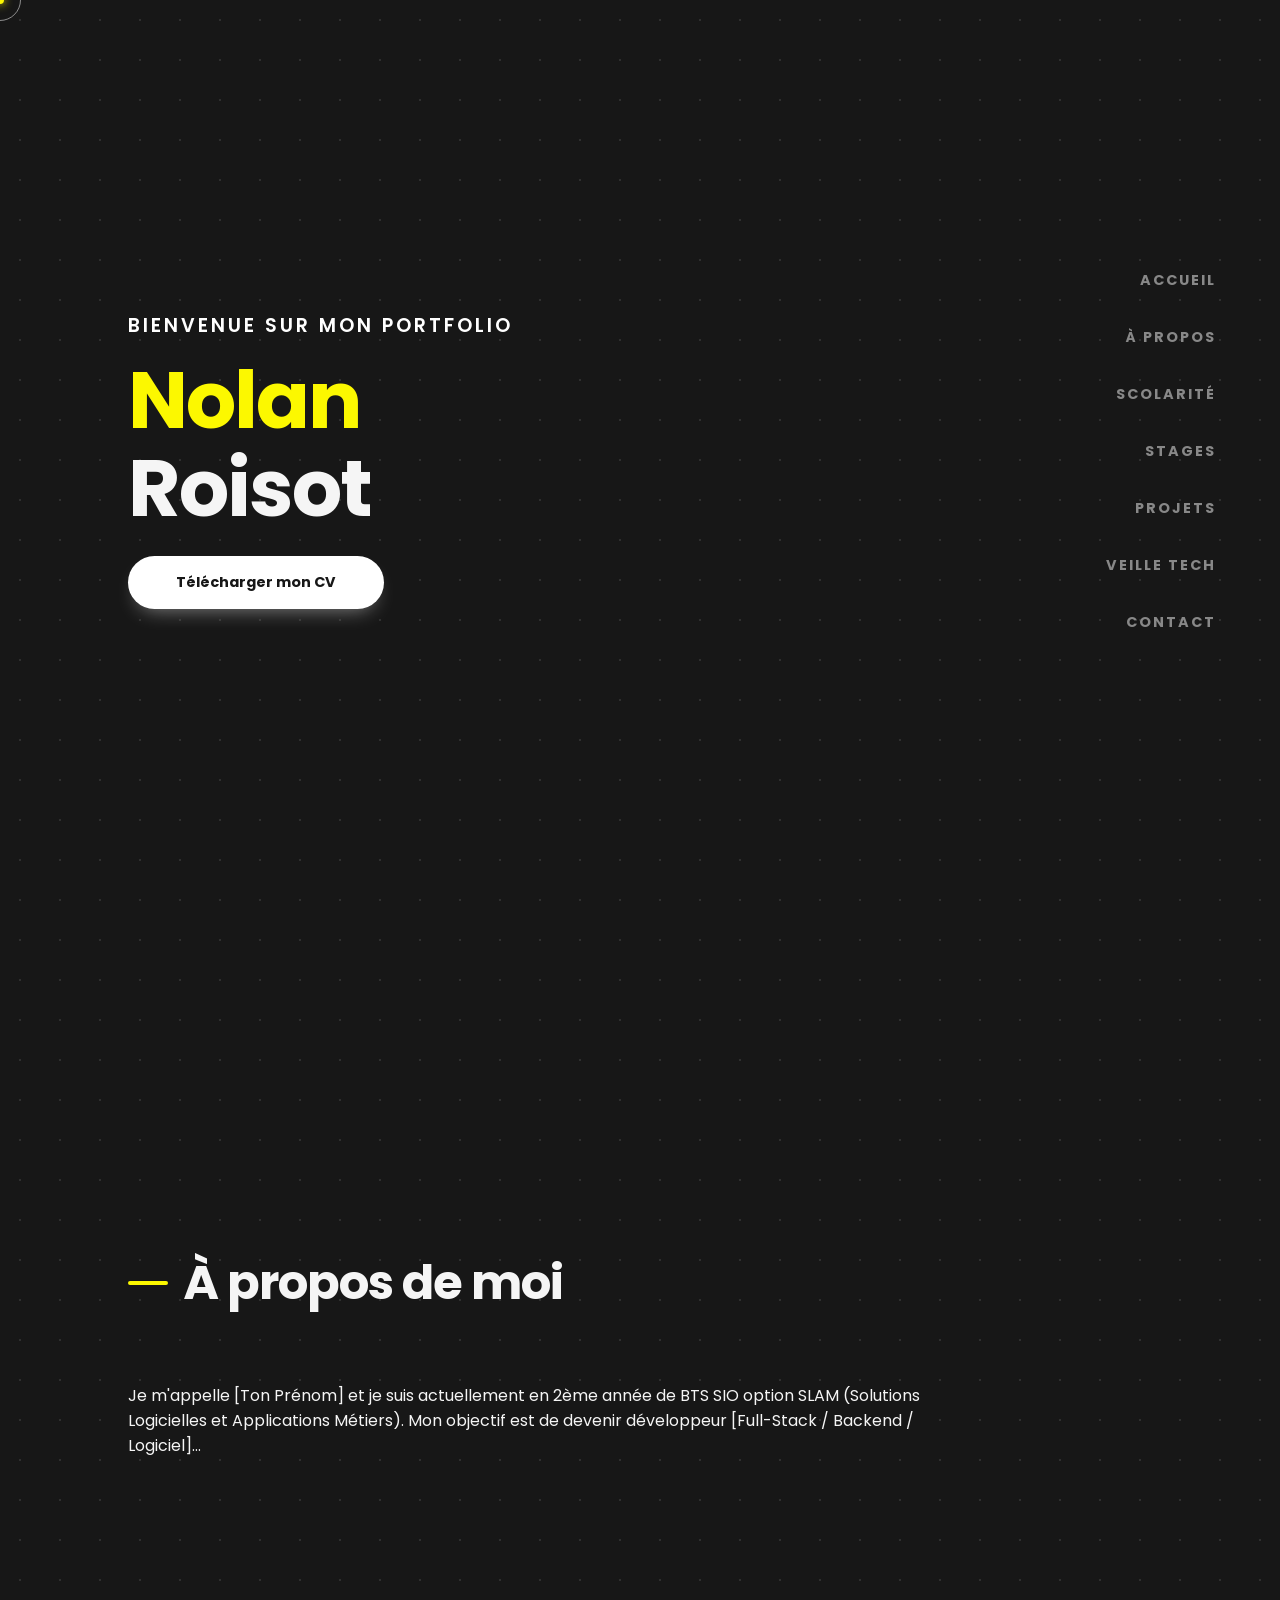
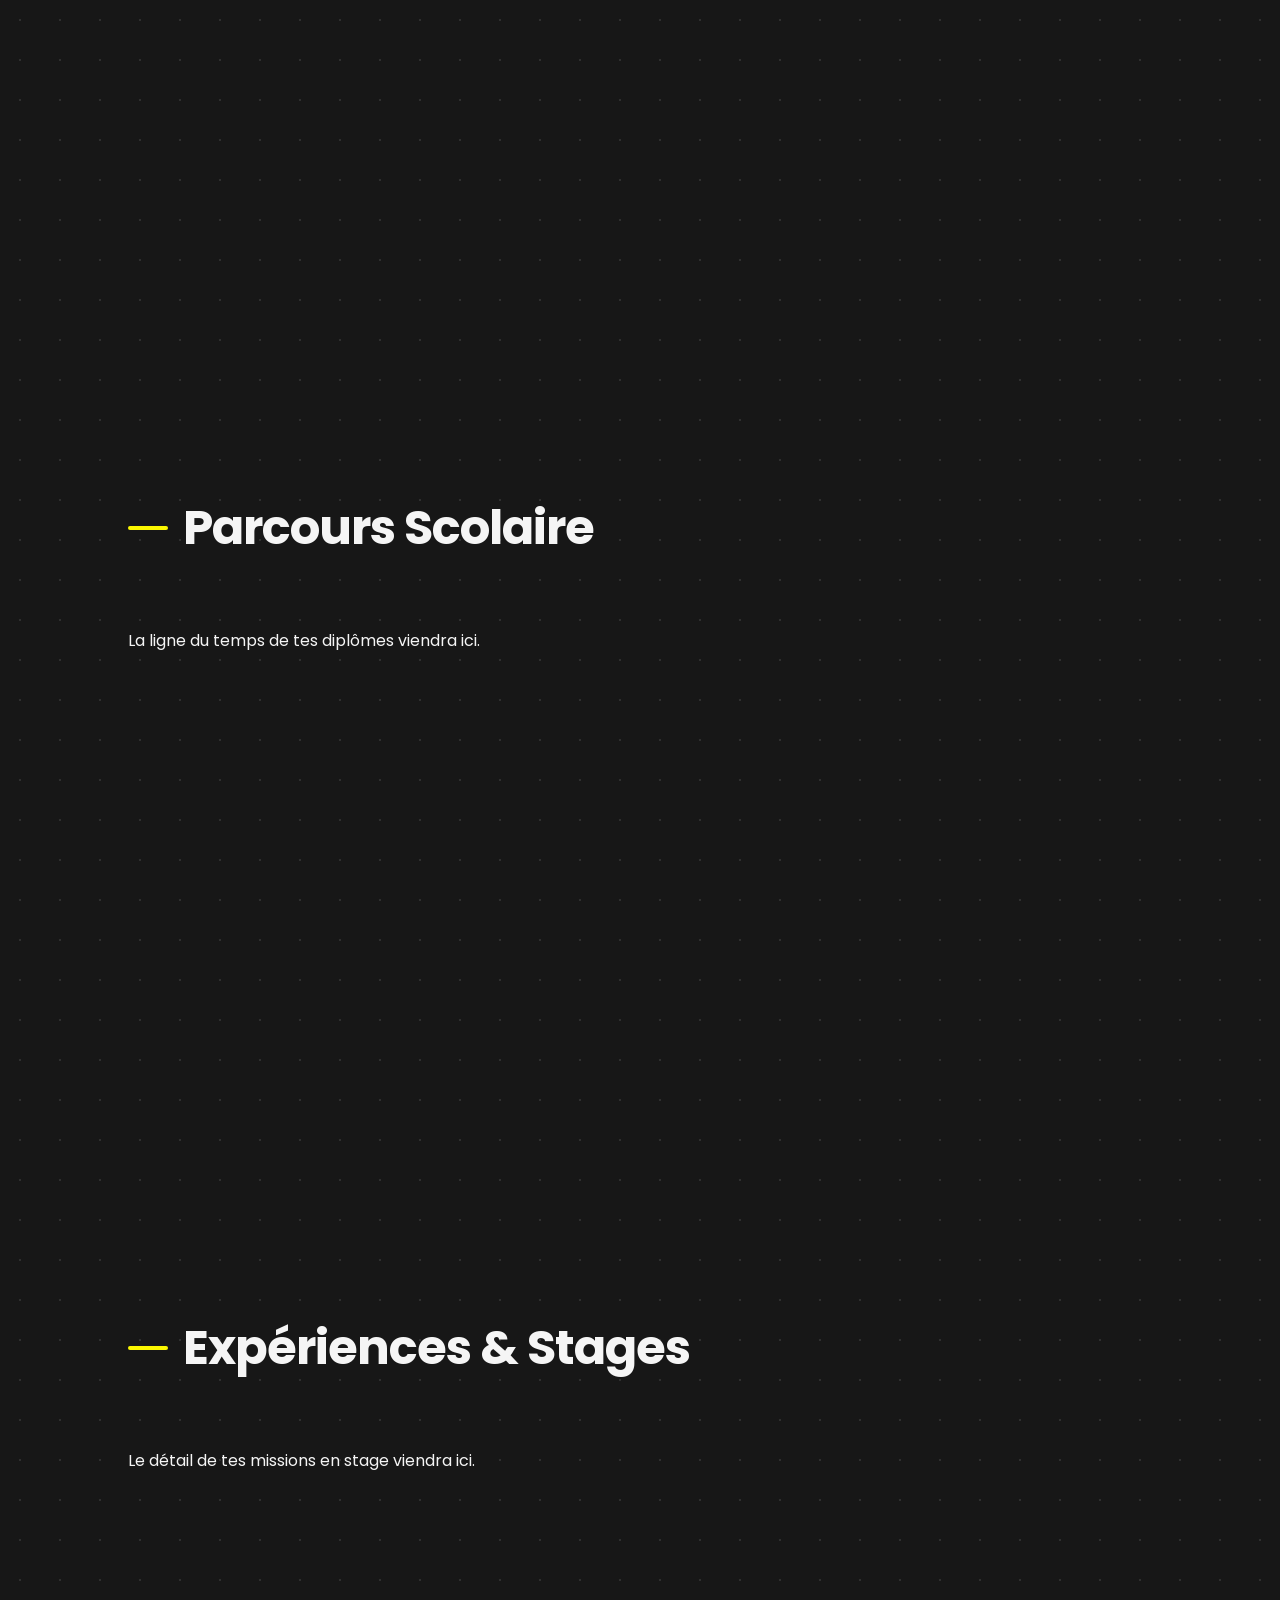
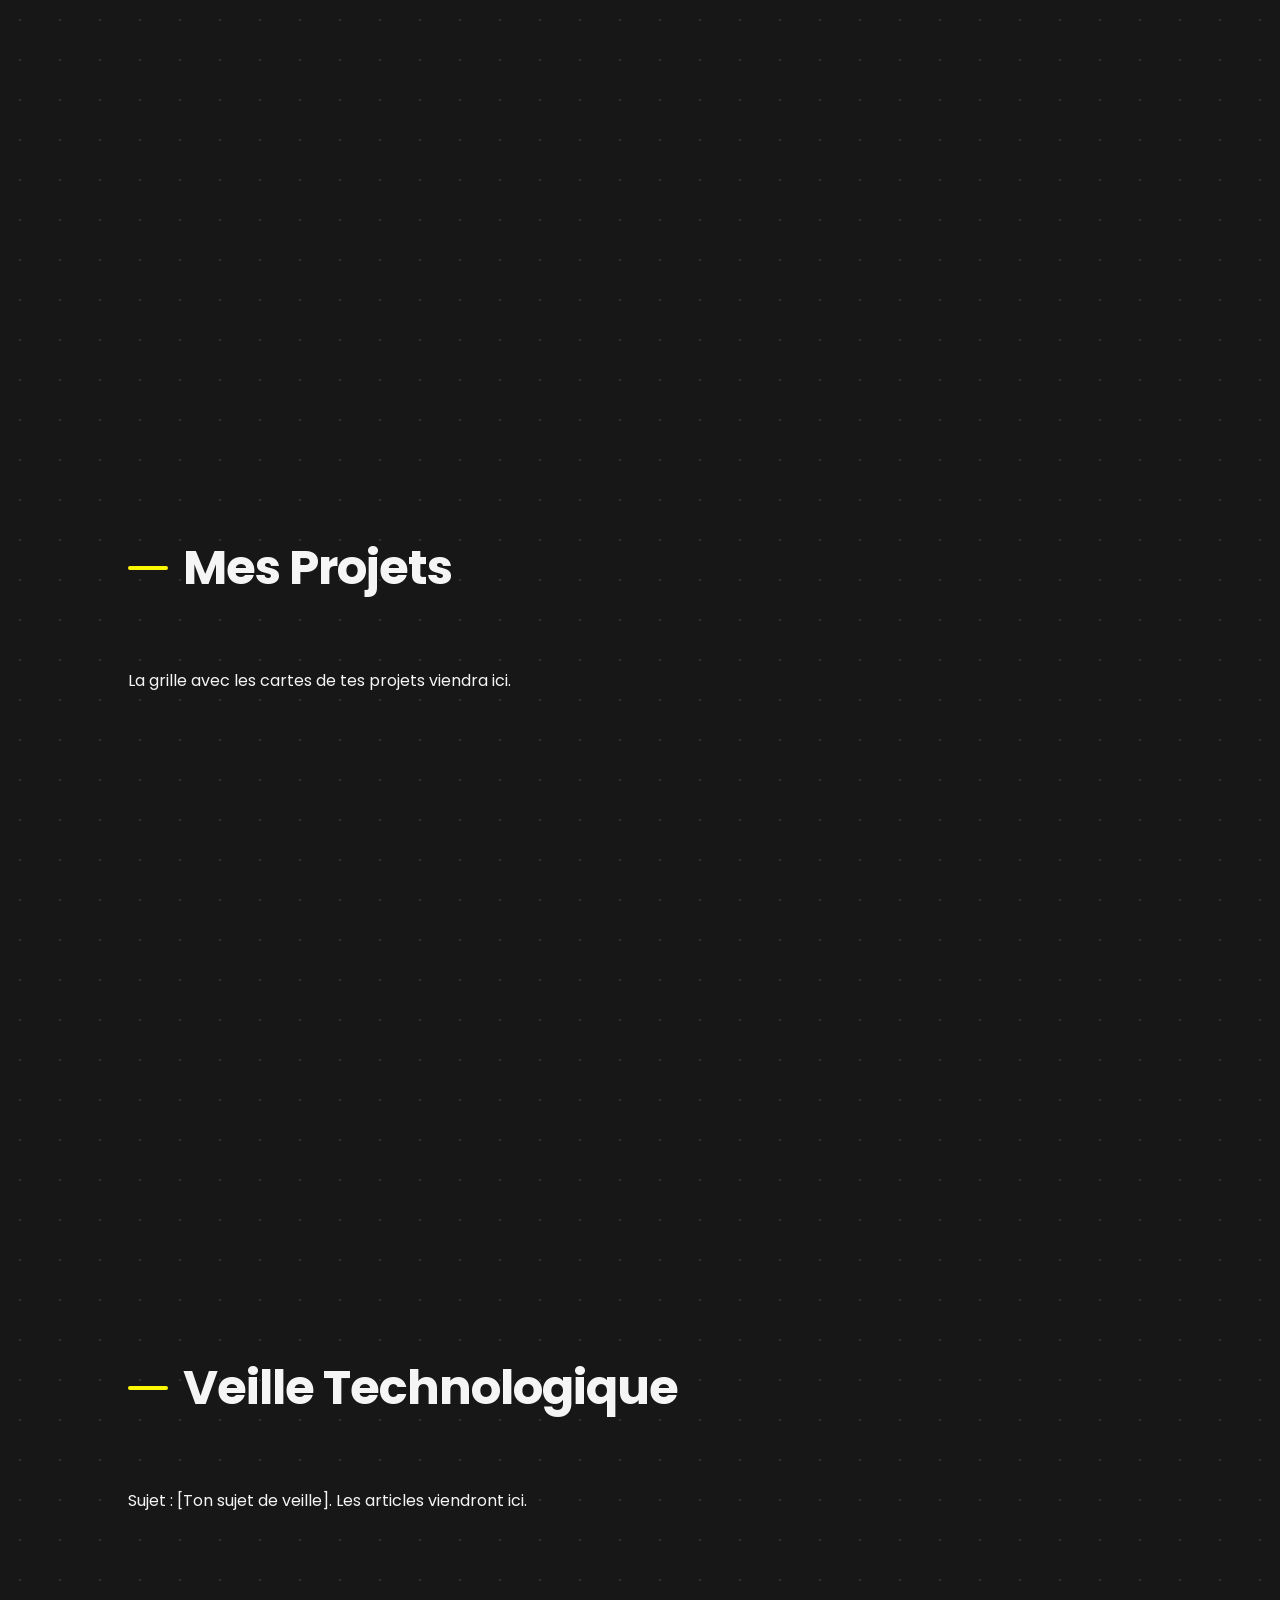
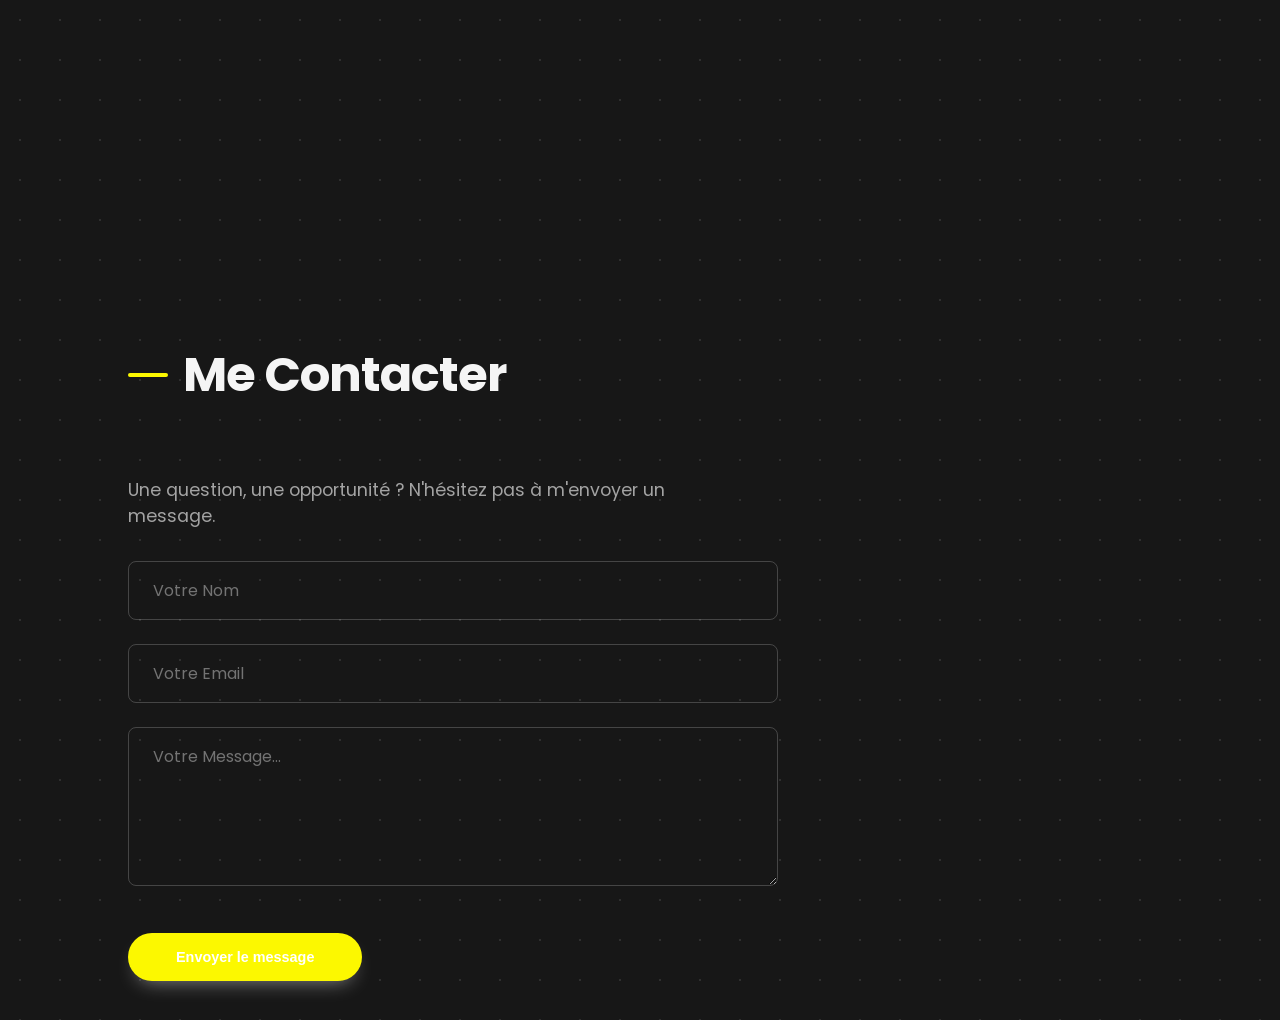
==== index.html @ fa3a60c5 "Add files via upload" ====
<!DOCTYPE html>
<html lang="fr">
<head>
    <meta charset="UTF-8">
    <meta name="viewport" content="width=device-width, initial-scale=1.0">
    <title>Portfolio - BTS SIO SLAM</title>
    <link href="https://fonts.googleapis.com/css2?family=Poppins:wght@300;400;700&display=swap" rel="stylesheet">
    <link rel="stylesheet" href="style.css">
</head>
<body>

    <div class="cursor-dot"></div>
    <div class="cursor-circle"></div>

    <nav class="nav-droite">
        <ul>
            <li><a href="#accueil">Accueil</a></li>
            <li><a href="#a-propos">À propos</a></li>
            <li><a href="#parcours">Scolarité</a></li>
            <li><a href="#stages">Stages</a></li>
            <li><a href="#projets">Projets</a></li>
            <li><a href="#veille">Veille Tech</a></li>
            <li><a href="#contact">Contact</a></li>
        </ul>
    </nav>

    <main>
        <section id="accueil" class="section-full">
            <p class="welcome-text">Bienvenue sur mon portfolio</p>
            <h1><span class="prenom">Nolan</span><br>Roisot</h1>
            <a href="cv.pdf" target="_blank" class="btn-pilule">Télécharger mon CV</a>
        </section>

        <section id="a-propos" class="section-content">
            <h2 class="section-title">À propos de moi</h2>
            <div class="content-box">
                <p>Je m'appelle [Ton Prénom] et je suis actuellement en 2ème année de BTS SIO option SLAM (Solutions Logicielles et Applications Métiers). Mon objectif est de devenir développeur [Full-Stack / Backend / Logiciel]...</p>
                </div>
        </section>

        <section id="parcours" class="section-content">
            <h2 class="section-title">Parcours Scolaire</h2>
            <div class="content-box">
                <p>La ligne du temps de tes diplômes viendra ici.</p>
            </div>
        </section>

        <section id="stages" class="section-content">
            <h2 class="section-title">Expériences & Stages</h2>
            <div class="content-box">
                <p>Le détail de tes missions en stage viendra ici.</p>
            </div>
        </section>

        <section id="projets" class="section-content">
            <h2 class="section-title">Mes Projets</h2>
            <div class="content-box">
                <p>La grille avec les cartes de tes projets viendra ici.</p>
            </div>
        </section>

        <section id="veille" class="section-content">
            <h2 class="section-title">Veille Technologique</h2>
            <div class="content-box">
                <p>Sujet : [Ton sujet de veille]. Les articles viendront ici.</p>
            </div>
        </section>

        <section id="contact" class="section-content">
            <h2 class="section-title">Me Contacter</h2>
            <div class="contact-container">
                <p class="contact-desc">Une question, une opportunité ? N'hésitez pas à m'envoyer un message.</p>
                
                <form action="#" method="POST" class="contact-form">
                    <div class="input-group">
                        <input type="text" id="nom" name="nom" placeholder="Votre Nom" required>
                    </div>
                    <div class="input-group">
                        <input type="email" id="email" name="email" placeholder="Votre Email" required>
                    </div>
                    <div class="input-group">
                        <textarea id="message" name="message" rows="5" placeholder="Votre Message..." required></textarea>
                    </div>
                    <button type="submit" class="btn-pilule btn-submit">Envoyer le message</button>
                </form>
            </div>
        </section>
    </main>

    <script src="script.js"></script>
</body>
</html>
---- style.css ----
/* --- BASE --- */
/* Définition de ta couleur principale (ici un Bleu Électrique) */
:root {
    --accent-color: #fcf800; /* Change ce code couleur selon tes goûts ! */
}
html {
    scroll-behavior: smooth; 
    cursor: none; /* ON CACHE LA VRAIE SOURIS */
}

body {
    margin: 0;
    /* Couleur de fond gris sombre */
    background-color: #171717; 
    
    /* La fameuse grille de points blancs très transparents (10% d'opacité) */
    background-image: radial-gradient(rgba(255, 255, 255, 0.1) 1px, transparent 1px);
    background-size: 40px 40px; /* L'espacement entre chaque point */
    
    color: #f5f5f5;
    font-family: 'Poppins', sans-serif;
    overflow-x: hidden;
    cursor: none;
}

/* --- LE NOUVEAU CURSEUR JOLI --- */
/* Le petit point central */
.cursor-dot {
    position: fixed;
    top: 0; left: 0;
    width: 8px;
    height: 8px;
    background-color: var(--accent-color); /* Le point devient coloré */
    border-radius: 50%;
    z-index: 9999;
    pointer-events: none;
    transform: translate(-50%, -50%);
    transition: width 0.3s, height 0.3s, background-color 0.3s;
    box-shadow: 0 0 10px var(--accent-color); /* Petit halo lumineux sympa */
}

/* Le cercle qui suit avec retard */
.cursor-circle {
    position: fixed;
    top: 0; left: 0;
    width: 40px;
    height: 40px;
    border: 1px solid rgba(255, 255, 255, 0.5); /* Cercle fin semi-transparent */
    border-radius: 50%;
    z-index: 9998;
    pointer-events: none;
    transform: translate(-50%, -50%);
    /* Transition douce pour le mouvement et l'agrandissement */
    transition: width 0.3s ease-out, height 0.3s ease-out, border-color 0.3s, background-color 0.3s;
}

/* --- NAVBAR DROITE --- */
.nav-droite {
    position: fixed;
    right: 4rem;
    top: 50%;
    transform: translateY(-50%);
    z-index: 100;
}

.nav-droite ul {
    list-style: none;
    padding: 0;
    margin: 0;
    display: flex;
    flex-direction: column;
    gap: 2rem;
    text-align: right;
}

.nav-droite a {
    color: #888;
    text-decoration: none;
    font-size: 0.9rem;
    text-transform: uppercase;
    letter-spacing: 2px;
    font-weight: 700; /* Plus gras avec Poppins */
    transition: all 0.3s ease;
}

.nav-droite a:hover {
    color: var(--accent-color); /* Le texte prend ta couleur au survol */
    letter-spacing: 4px; 
}

/* --- STRUCTURE PRINCIPALE --- */
main {
    padding-left: 10vw;
    padding-right: 15rem;
}

section {
    min-height: 100vh;
    display: flex;
    flex-direction: column;
    justify-content: center;
}

/* --- TYPOGRAPHIE MODERNE (Avec Poppins) --- */
h1 {
    font-size: 5rem;
    font-weight: 700; /* Bien gras */
    line-height: 1.1;
    margin: 0 0 1.5rem 0;
    letter-spacing: -2px;
}

/* Petit effet de style : le prénom en gras, le nom en plus fin (optionnel) */
.prenom {
    font-weight: 700; /* On le remet en gras pour qu'il claque */
    color: var(--accent-color); /* Utilise la variable ! */
}

h2 {
    font-size: 3.5rem;
    font-weight: 700;
    margin: 0 0 1rem 0;
    letter-spacing: -1px;
}

.sous-titre {
    font-size: 1.3rem;
    color: #a3a3a3;
    font-weight: 300; /* Texte léger */
    max-width: 600px;
    margin-bottom: 3rem;
    line-height: 1.6;
}

/* --- BOUTON CV PILULE --- */
.btn-pilule {
    display: inline-block;
    align-self: flex-start;
    padding: 1rem 3rem;
    background-color: #fff;
    color: #171717;
    text-decoration: none;
    font-weight: 700;
    font-size: 0.9rem;
    border-radius: 100px;
    box-shadow: 0 10px 20px -10px rgba(255,255,255, 0.5); /* Petite ombre portée */
    transition: transform 0.3s ease, box-shadow 0.3s ease;
}

.btn-pilule:hover {
    transform: translateY(-5px);
    box-shadow: 0 20px 30px -10px rgba(255,255,255, 0.3);
}
/* --- STRUCTURE DES SECTIONS --- */
/* L'accueil prend toute la hauteur */
.section-full {
    min-height: 100vh;
    display: flex;
    flex-direction: column;
    justify-content: center;
}

/* Les autres sections s'adaptent à leur contenu avec de l'espace */
.section-content {
    min-height: 80vh;
    padding-top: 100px; /* Espace en haut pour respirer au défilement */
    display: flex;
    flex-direction: column;
    justify-content: center;
}

/* Texte de bienvenue (Accueil) */
.welcome-text {
    color: white;
    font-size: 1.2rem;
    font-weight: 600;
    text-transform: uppercase;
    letter-spacing: 3px;
    margin-bottom: 1rem;
}

/* Titres des sections (À propos, Parcours, etc.) */
.section-title {
    font-size: 3rem;
    font-weight: 700;
    margin-bottom: 3rem;
    display: flex;
    align-items: center;
    gap: 15px;
}

/* Petit tiret décoratif avec ta couleur d'accentuation avant le titre */
.section-title::before {
    content: "";
    display: block;
    width: 40px;
    height: 4px;
    background-color: var(--accent-color);
    border-radius: 2px;
}

.content-box {
    max-width: 800px;
}

/* --- FORMULAIRE DE CONTACT MINIMALISTE --- */
.contact-container {
    max-width: 600px;
}

.contact-desc {
    color: #a3a3a3;
    margin-bottom: 2rem;
    font-size: 1.1rem;
}

.contact-form {
    display: flex;
    flex-direction: column;
    gap: 1.5rem; /* Espace entre les champs */
}

.input-group input,
.input-group textarea {
    width: 100%;
    padding: 1rem 1.5rem;
    background-color: transparent;
    border: 1px solid rgba(255, 255, 255, 0.2); /* Bordure discrète */
    border-radius: 8px;
    color: #f5f5f5;
    font-family: 'Poppins', sans-serif;
    font-size: 1rem;
    transition: border-color 0.3s, box-shadow 0.3s;
}

/* On enlève le contour bleu par défaut du navigateur */
.input-group input:focus,
.input-group textarea:focus {
    outline: none;
    border-color: var(--accent-color);
    box-shadow: 0 0 10px rgba(59, 130, 246, 0.2); /* Utilise un code rgba proche de ton accent-color */
}

/* Placeholder (le texte indicatif) en gris clair */
.input-group input::placeholder,
.input-group textarea::placeholder {
    color: #737373;
}

/* Bouton d'envoi du formulaire (réutilise le style de ta pilule) */
.btn-submit {
    background-color: var(--accent-color);
    color: #fff;
    border: none;
    cursor: none; /* Car tu as ton propre curseur */
    text-align: center;
    margin-top: 1rem;
}

.btn-submit:hover {
    background-color: #fff;
    color: #171717;
    transform: translateY(-3px);
}
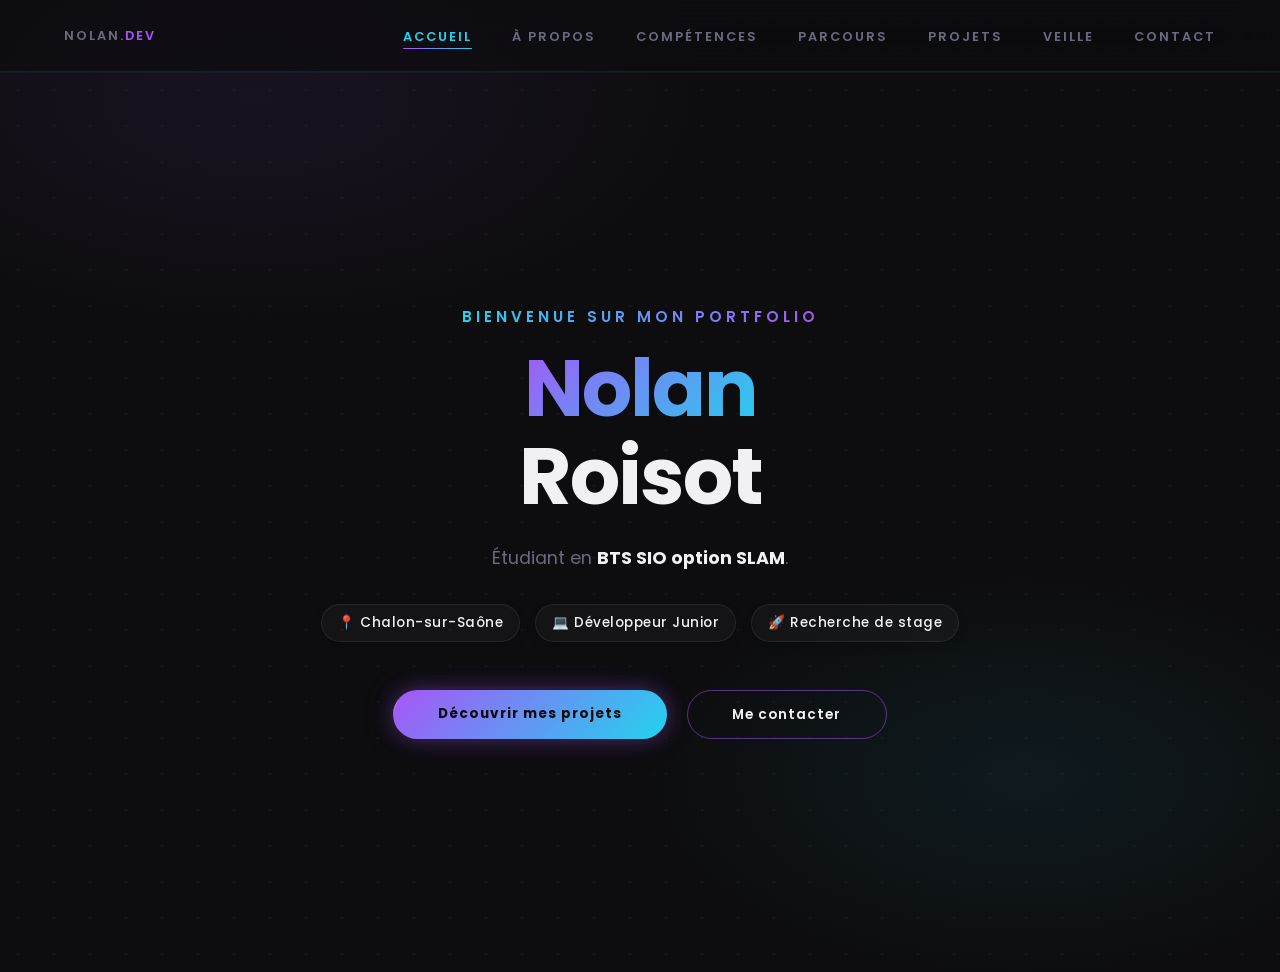
==== commit b53743a1: "Add files via upload" ====
--- a/index.html
+++ b/index.html
@@ -3,90 +3,46 @@
 <head>
     <meta charset="UTF-8">
     <meta name="viewport" content="width=device-width, initial-scale=1.0">
-    <title>Portfolio - BTS SIO SLAM</title>
-    <link href="https://fonts.googleapis.com/css2?family=Poppins:wght@300;400;700&display=swap" rel="stylesheet">
+    <title>Accueil | Portfolio Nolan</title>
+    <link href="https://fonts.googleapis.com/css2?family=Poppins:wght@300;400;600;700&display=swap" rel="stylesheet">
     <link rel="stylesheet" href="style.css">
 </head>
 <body>
 
-    <div class="cursor-dot"></div>
-    <div class="cursor-circle"></div>
-
-    <nav class="nav-droite">
+    <nav class="nav-top">
+        <a href="index.html" class="nav-logo">Nolan<span>.dev</span></a>
+        
         <ul>
-            <li><a href="#accueil">Accueil</a></li>
-            <li><a href="#a-propos">À propos</a></li>
-            <li><a href="#parcours">Scolarité</a></li>
-            <li><a href="#stages">Stages</a></li>
-            <li><a href="#projets">Projets</a></li>
-            <li><a href="#veille">Veille Tech</a></li>
-            <li><a href="#contact">Contact</a></li>
+            <li><a href="index.html" class="active">Accueil</a></li>
+            <li><a href="apropos.html">À propos</a></li>
+            <li><a href="competences.html">Compétences</a></li>
+            <li><a href="parcours.html">Parcours</a></li>
+            <li><a href="projets.html">Projets</a></li>
+            <li><a href="veille.html">Veille</a></li>
+            <li><a href="contact.html">Contact</a></li>
         </ul>
     </nav>
 
     <main>
-        <section id="accueil" class="section-full">
+        <section class="section-full accueil-centre">
             <p class="welcome-text">Bienvenue sur mon portfolio</p>
             <h1><span class="prenom">Nolan</span><br>Roisot</h1>
-            <a href="cv.pdf" target="_blank" class="btn-pilule">Télécharger mon CV</a>
-        </section>
+            
+            <p class="hero-desc">
+                Étudiant en <strong>BTS SIO option SLAM</strong>.
+            </p>
 
-        <section id="a-propos" class="section-content">
-            <h2 class="section-title">À propos de moi</h2>
-            <div class="content-box">
-                <p>Je m'appelle [Ton Prénom] et je suis actuellement en 2ème année de BTS SIO option SLAM (Solutions Logicielles et Applications Métiers). Mon objectif est de devenir développeur [Full-Stack / Backend / Logiciel]...</p>
-                </div>
-        </section>
+            <div class="hero-tags">
+                <span class="hero-tag"><i class="devicon-apple-original"></i> 📍 Chalon-sur-Saône</span>
+                <span class="hero-tag">💻 Développeur Junior</span>
+                <span class="hero-tag">🚀 Recherche de stage</span>
+            </div>
 
-        <section id="parcours" class="section-content">
-            <h2 class="section-title">Parcours Scolaire</h2>
-            <div class="content-box">
-                <p>La ligne du temps de tes diplômes viendra ici.</p>
-            </div>
-        </section>
-
-        <section id="stages" class="section-content">
-            <h2 class="section-title">Expériences & Stages</h2>
-            <div class="content-box">
-                <p>Le détail de tes missions en stage viendra ici.</p>
-            </div>
-        </section>
-
-        <section id="projets" class="section-content">
-            <h2 class="section-title">Mes Projets</h2>
-            <div class="content-box">
-                <p>La grille avec les cartes de tes projets viendra ici.</p>
-            </div>
-        </section>
-
-        <section id="veille" class="section-content">
-            <h2 class="section-title">Veille Technologique</h2>
-            <div class="content-box">
-                <p>Sujet : [Ton sujet de veille]. Les articles viendront ici.</p>
-            </div>
-        </section>
-
-        <section id="contact" class="section-content">
-            <h2 class="section-title">Me Contacter</h2>
-            <div class="contact-container">
-                <p class="contact-desc">Une question, une opportunité ? N'hésitez pas à m'envoyer un message.</p>
-                
-                <form action="#" method="POST" class="contact-form">
-                    <div class="input-group">
-                        <input type="text" id="nom" name="nom" placeholder="Votre Nom" required>
-                    </div>
-                    <div class="input-group">
-                        <input type="email" id="email" name="email" placeholder="Votre Email" required>
-                    </div>
-                    <div class="input-group">
-                        <textarea id="message" name="message" rows="5" placeholder="Votre Message..." required></textarea>
-                    </div>
-                    <button type="submit" class="btn-pilule btn-submit">Envoyer le message</button>
-                </form>
+            <div class="hero-actions">
+                <a href="projets.html" class="btn-pilule">Découvrir mes projets</a>
+                <a href="contact.html" class="btn-outline">Me contacter</a>
             </div>
         </section>
     </main>
-
-    <script src="script.js"></script>
 </body>
 </html>
--- a/style.css
+++ b/style.css
@@ -1,264 +1,916 @@
-/* --- BASE --- */
-/* Définition de ta couleur principale (ici un Bleu Électrique) */
+/* === VARIABLES & RESET === */
 :root {
-    --accent-color: #fcf800; /* Change ce code couleur selon tes goûts ! */
-}
+    --accent-primary: #a855f7;   /* Violet */
+    --accent-secondary: #22d3ee; /* Cyan */
+    --accent-glow-violet: rgba(168, 85, 247, 0.35);
+    --accent-glow-cyan: rgba(34, 211, 238, 0.3);
+    --bg-main: #0d0d0f;
+    --bg-surface: rgba(255, 255, 255, 0.03);
+    --text-primary: #f0f0f5;
+    --text-muted: #6b6b80;
+    --nav-height: 72px;
+}
+
+* {
+    margin: 0;
+    padding: 0;
+    box-sizing: border-box;
+}
+
 html {
-    scroll-behavior: smooth; 
-    cursor: none; /* ON CACHE LA VRAIE SOURIS */
+    scroll-behavior: smooth;
 }
 
 body {
-    margin: 0;
-    /* Couleur de fond gris sombre */
-    background-color: #171717; 
-    
-    /* La fameuse grille de points blancs très transparents (10% d'opacité) */
-    background-image: radial-gradient(rgba(255, 255, 255, 0.1) 1px, transparent 1px);
-    background-size: 40px 40px; /* L'espacement entre chaque point */
-    
-    color: #f5f5f5;
+    background-color: var(--bg-main);
+    background-image:
+        radial-gradient(ellipse 60% 40% at 20% 10%, rgba(168, 85, 247, 0.08) 0%, transparent 60%),
+        radial-gradient(ellipse 50% 35% at 80% 80%, rgba(34, 211, 238, 0.07) 0%, transparent 60%),
+        radial-gradient(rgba(255, 255, 255, 0.04) 1px, transparent 1px);
+    background-size: 100% 100%, 100% 100%, 36px 36px;
+    color: var(--text-primary);
     font-family: 'Poppins', sans-serif;
     overflow-x: hidden;
-    cursor: none;
-}
-
-/* --- LE NOUVEAU CURSEUR JOLI --- */
-/* Le petit point central */
+    padding-top: var(--nav-height);
+}
+
+/* === CURSEUR === */
 .cursor-dot {
     position: fixed;
     top: 0; left: 0;
-    width: 8px;
-    height: 8px;
-    background-color: var(--accent-color); /* Le point devient coloré */
+    width: 6px; height: 6px;
+    background-color: var(--accent-secondary);
     border-radius: 50%;
     z-index: 9999;
     pointer-events: none;
     transform: translate(-50%, -50%);
-    transition: width 0.3s, height 0.3s, background-color 0.3s;
-    box-shadow: 0 0 10px var(--accent-color); /* Petit halo lumineux sympa */
-}
-
-/* Le cercle qui suit avec retard */
+    box-shadow: 0 0 12px var(--accent-secondary), 0 0 24px var(--accent-glow-cyan);
+    transition: opacity 0.3s;
+}
+
 .cursor-circle {
     position: fixed;
     top: 0; left: 0;
-    width: 40px;
-    height: 40px;
-    border: 1px solid rgba(255, 255, 255, 0.5); /* Cercle fin semi-transparent */
+    width: 36px; height: 36px;
+    border: 1px solid rgba(168, 85, 247, 0.5);
     border-radius: 50%;
     z-index: 9998;
     pointer-events: none;
     transform: translate(-50%, -50%);
-    /* Transition douce pour le mouvement et l'agrandissement */
     transition: width 0.3s ease-out, height 0.3s ease-out, border-color 0.3s, background-color 0.3s;
 }
 
-/* --- NAVBAR DROITE --- */
-.nav-droite {
+/* === NAVBAR HORIZONTALE FIXE === */
+.nav-top {
     position: fixed;
-    right: 4rem;
-    top: 50%;
-    transform: translateY(-50%);
+    top: 0;
+    left: 0;
+    right: 0;
+    height: var(--nav-height);
     z-index: 100;
-}
-
-.nav-droite ul {
+    display: flex;
+    align-items: center;
+    justify-content: space-between;
+    padding: 0 4rem;
+
+    /* Glassmorphism */
+    background: rgba(13, 13, 15, 0.6);
+    backdrop-filter: blur(20px);
+    -webkit-backdrop-filter: blur(20px);
+    border-bottom: 1px solid rgba(168, 85, 247, 0.15);
+    box-shadow: 0 1px 0 rgba(34, 211, 238, 0.05);
+}
+
+/* Logo / Nom à gauche */
+.nav-logo {
+    font-size: 1.1rem;
+    font-weight: 700;
+    letter-spacing: -0.5px;
+    color: var(--text-primary);
+    text-decoration: none;
+}
+
+.nav-logo span {
+    color: var(--accent-primary);
+}
+
+/* Liens à droite */
+.nav-top ul {
     list-style: none;
-    padding: 0;
-    margin: 0;
-    display: flex;
-    flex-direction: column;
-    gap: 2rem;
-    text-align: right;
-}
-
-.nav-droite a {
-    color: #888;
+    display: flex;
+    align-items: center;
+    gap: 2.5rem;
+}
+
+.nav-top a {
+    color: var(--text-muted);
     text-decoration: none;
-    font-size: 0.9rem;
+    font-size: 0.8rem;
+    font-weight: 600;
     text-transform: uppercase;
     letter-spacing: 2px;
-    font-weight: 700; /* Plus gras avec Poppins */
-    transition: all 0.3s ease;
-}
-
-.nav-droite a:hover {
-    color: var(--accent-color); /* Le texte prend ta couleur au survol */
-    letter-spacing: 4px; 
-}
-
-/* --- STRUCTURE PRINCIPALE --- */
+    position: relative;
+    transition: color 0.3s ease;
+}
+
+/* Trait animé sous les liens */
+.nav-top a::after {
+    content: '';
+    position: absolute;
+    bottom: -4px;
+    left: 0;
+    width: 0%;
+    height: 1.5px;
+    background: linear-gradient(90deg, var(--accent-primary), var(--accent-secondary));
+    border-radius: 2px;
+    transition: width 0.3s ease;
+}
+
+.nav-top a:hover {
+    color: var(--text-primary);
+}
+
+.nav-top a:hover::after,
+.nav-top a.active::after {
+    width: 100%;
+}
+
+.nav-top a.active {
+    color: var(--accent-secondary);
+}
+
+/* === STRUCTURE PRINCIPALE === */
 main {
     padding-left: 10vw;
-    padding-right: 15rem;
-}
-
-section {
+    padding-right: 10vw;
+}
+
+.section-full {
     min-height: 100vh;
     display: flex;
     flex-direction: column;
     justify-content: center;
 }
 
-/* --- TYPOGRAPHIE MODERNE (Avec Poppins) --- */
+.section-content {
+    min-height: 100vh;
+    padding-top: 60px;
+    display: flex;
+    flex-direction: column;
+    justify-content: center;
+}
+
+.content-box {
+    max-width: 800px;
+}
+
+/* === TYPOGRAPHIE === */
 h1 {
     font-size: 5rem;
-    font-weight: 700; /* Bien gras */
+    font-weight: 700;
     line-height: 1.1;
     margin: 0 0 1.5rem 0;
     letter-spacing: -2px;
 }
 
-/* Petit effet de style : le prénom en gras, le nom en plus fin (optionnel) */
 .prenom {
-    font-weight: 700; /* On le remet en gras pour qu'il claque */
-    color: var(--accent-color); /* Utilise la variable ! */
-}
-
-h2 {
-    font-size: 3.5rem;
-    font-weight: 700;
-    margin: 0 0 1rem 0;
-    letter-spacing: -1px;
-}
-
-.sous-titre {
-    font-size: 1.3rem;
-    color: #a3a3a3;
-    font-weight: 300; /* Texte léger */
-    max-width: 600px;
-    margin-bottom: 3rem;
-    line-height: 1.6;
-}
-
-/* --- BOUTON CV PILULE --- */
-.btn-pilule {
-    display: inline-block;
-    align-self: flex-start;
-    padding: 1rem 3rem;
-    background-color: #fff;
-    color: #171717;
-    text-decoration: none;
-    font-weight: 700;
-    font-size: 0.9rem;
-    border-radius: 100px;
-    box-shadow: 0 10px 20px -10px rgba(255,255,255, 0.5); /* Petite ombre portée */
-    transition: transform 0.3s ease, box-shadow 0.3s ease;
-}
-
-.btn-pilule:hover {
-    transform: translateY(-5px);
-    box-shadow: 0 20px 30px -10px rgba(255,255,255, 0.3);
-}
-/* --- STRUCTURE DES SECTIONS --- */
-/* L'accueil prend toute la hauteur */
-.section-full {
-    min-height: 100vh;
-    display: flex;
-    flex-direction: column;
-    justify-content: center;
-}
-
-/* Les autres sections s'adaptent à leur contenu avec de l'espace */
-.section-content {
-    min-height: 80vh;
-    padding-top: 100px; /* Espace en haut pour respirer au défilement */
-    display: flex;
-    flex-direction: column;
-    justify-content: center;
-}
-
-/* Texte de bienvenue (Accueil) */
-.welcome-text {
-    color: white;
-    font-size: 1.2rem;
-    font-weight: 600;
-    text-transform: uppercase;
-    letter-spacing: 3px;
-    margin-bottom: 1rem;
-}
-
-/* Titres des sections (À propos, Parcours, etc.) */
+    background: linear-gradient(135deg, var(--accent-primary) 0%, var(--accent-secondary) 100%);
+    -webkit-background-clip: text;
+    -webkit-text-fill-color: transparent;
+    background-clip: text;
+}
+
 .section-title {
     font-size: 3rem;
     font-weight: 700;
     margin-bottom: 3rem;
     display: flex;
     align-items: center;
-    gap: 15px;
-}
-
-/* Petit tiret décoratif avec ta couleur d'accentuation avant le titre */
+    gap: 16px;
+}
+
+/* Trait violet → cyan devant les titres */
 .section-title::before {
     content: "";
     display: block;
-    width: 40px;
+    width: 36px;
     height: 4px;
-    background-color: var(--accent-color);
+    background: linear-gradient(90deg, var(--accent-primary), var(--accent-secondary));
     border-radius: 2px;
-}
-
-.content-box {
+    flex-shrink: 0;
+}
+
+.welcome-text {
+    font-size: 0.95rem;
+    font-weight: 600;
+    text-transform: uppercase;
+    letter-spacing: 4px;
+    margin-bottom: 1rem;
+    /* Texte dégradé cyan → violet */
+    background: linear-gradient(90deg, var(--accent-secondary), var(--accent-primary));
+    -webkit-background-clip: text;
+    -webkit-text-fill-color: transparent;
+    background-clip: text;
+}
+
+.about-text {
+    font-size: 1.1rem;
+    color: #8080a0;
+    line-height: 1.85;
+    margin-bottom: 1.5rem;
+}
+
+/* === BOUTON PILULE === */
+.btn-pilule {
+    display: inline-block;
+    align-self: flex-start;
+    padding: 0.9rem 2.8rem;
+    background: linear-gradient(135deg, var(--accent-primary), var(--accent-secondary));
+    color: #0d0d0f;
+    text-decoration: none;
+    font-weight: 700;
+    font-size: 0.85rem;
+    letter-spacing: 1px;
+    border-radius: 100px;
+    box-shadow:
+        0 0 20px var(--accent-glow-violet),
+        0 0 40px rgba(168, 85, 247, 0.1);
+    transition: transform 0.3s ease, box-shadow 0.3s ease;
+    position: relative;
+    overflow: hidden;
+}
+
+/* Reflet animé sur le bouton */
+.btn-pilule::before {
+    content: '';
+    position: absolute;
+    top: -50%; left: -60%;
+    width: 60%; height: 200%;
+    background: rgba(255, 255, 255, 0.15);
+    transform: skewX(-20deg);
+    transition: left 0.5s ease;
+}
+
+.btn-pilule:hover::before {
+    left: 120%;
+}
+
+.btn-pilule:hover {
+    transform: translateY(-4px);
+    box-shadow:
+        0 0 30px var(--accent-glow-violet),
+        0 0 60px var(--accent-glow-cyan),
+        0 16px 30px -8px rgba(168, 85, 247, 0.4);
+}
+
+/* === CENTRAGE ACCUEIL === */
+.accueil-centre {
+    display: flex;
+    flex-direction: column;
+    justify-content: center;
+    align-items: center;
+    text-align: center;
+}
+
+.accueil-centre h1 {
+    margin-bottom: 0;
+}
+
+/* === COMPÉTENCES (ICÔNES) === */
+.skills-container-grid {
+    display: grid;
+    grid-template-columns: repeat(auto-fit, minmax(280px, 1fr));
+    gap: 3rem;
+}
+
+.skill-category h3 {
+    color: var(--accent-secondary);
+    font-size: 0.85rem;
+    font-weight: 600;
+    text-transform: uppercase;
+    letter-spacing: 2px;
+    margin-bottom: 1.5rem;
+    padding-bottom: 0.75rem;
+    border-bottom: 1px solid rgba(34, 211, 238, 0.15);
+}
+
+.icon-grid {
+    display: flex;
+    flex-wrap: wrap;
+    gap: 12px;
+}
+
+.skill-box {
+    background-color: var(--bg-surface);
+    border: 1px solid rgba(255, 255, 255, 0.06);
+    border-radius: 14px;
+    padding: 1.4rem 1rem;
+    min-width: 90px;
+    display: flex;
+    flex-direction: column;
+    align-items: center;
+    justify-content: center;
+    transition: all 0.3s ease;
+    position: relative;
+    overflow: hidden;
+}
+
+/* Lueur de fond au hover */
+.skill-box::before {
+    content: '';
+    position: absolute;
+    inset: 0;
+    background: radial-gradient(circle at center, var(--accent-glow-violet) 0%, transparent 70%);
+    opacity: 0;
+    transition: opacity 0.3s ease;
+}
+
+.skill-box:hover::before {
+    opacity: 1;
+}
+
+.skill-box i {
+    font-size: 2.2rem;
+    color: var(--text-muted);
+    margin-bottom: 10px;
+    transition: color 0.3s ease, transform 0.3s ease;
+    position: relative;
+    z-index: 1;
+}
+
+.skill-box span {
+    font-size: 0.8rem;
+    color: #606070;
+    font-weight: 500;
+    transition: color 0.3s ease;
+    position: relative;
+    z-index: 1;
+}
+
+.skill-box:hover {
+    background-color: rgba(168, 85, 247, 0.06);
+    border-color: var(--accent-primary);
+    transform: translateY(-5px);
+    box-shadow:
+        0 0 0 1px rgba(168, 85, 247, 0.2),
+        0 12px 24px -8px var(--accent-glow-violet);
+}
+
+.skill-box:hover i {
+    color: var(--accent-secondary);
+    transform: scale(1.15);
+}
+
+.skill-box:hover span {
+    color: var(--text-primary);
+}
+
+/* === SCROLLBAR === */
+::-webkit-scrollbar {
+    width: 6px;
+}
+
+::-webkit-scrollbar-track {
+    background: var(--bg-main);
+}
+
+::-webkit-scrollbar-thumb {
+    background: linear-gradient(180deg, var(--accent-primary), var(--accent-secondary));
+    border-radius: 3px;
+}
+
+/* === SÉLECTION DE TEXTE === */
+::selection {
+    background: rgba(168, 85, 247, 0.35);
+    color: var(--text-primary);
+}
+
+/* === NOUVEAUX ÉLÉMENTS DE L'ACCUEIL === */
+
+.hero-desc {
+    max-width: 600px;
+    margin: 1.5rem auto 2rem auto; /* Centré avec des marges */
+    font-size: 1.1rem;
+    color: var(--text-muted);
+    line-height: 1.6;
+}
+
+.hero-desc strong {
+    color: var(--text-primary);
+}
+
+/* Les petits badges (Tags) */
+.hero-tags {
+    display: flex;
+    flex-wrap: wrap;
+    justify-content: center;
+    gap: 15px;
+    margin-bottom: 3rem;
+}
+
+.hero-tag {
+    background: rgba(255, 255, 255, 0.03);
+    border: 1px solid rgba(255, 255, 255, 0.08);
+    padding: 8px 16px;
+    border-radius: 50px;
+    font-size: 0.85rem;
+    color: var(--text-primary);
+    font-weight: 500;
+    letter-spacing: 0.5px;
+    box-shadow: 0 4px 10px rgba(0, 0, 0, 0.2);
+    /* Petit effet de lueur cyan au survol */
+    transition: border-color 0.3s, box-shadow 0.3s;
+}
+
+.hero-tag:hover {
+    border-color: rgba(34, 211, 238, 0.4);
+    box-shadow: 0 0 15px var(--accent-glow-cyan);
+}
+
+/* Les boutons d'action */
+.hero-actions {
+    display: flex;
+    gap: 20px;
+    justify-content: center;
+    align-items: center;
+}
+
+/* Le bouton secondaire (transparent avec bordure) */
+.btn-outline {
+    display: inline-block;
+    padding: 0.85rem 2.8rem;
+    background: transparent;
+    color: var(--text-primary);
+    text-decoration: none;
+    font-weight: 600;
+    font-size: 0.85rem;
+    letter-spacing: 1px;
+    border-radius: 100px;
+    border: 1px solid rgba(168, 85, 247, 0.5); /* Bordure violette */
+    transition: all 0.3s ease;
+}
+
+.btn-outline:hover {
+    background: rgba(168, 85, 247, 0.1);
+    border-color: var(--accent-primary);
+    transform: translateY(-4px);
+    box-shadow: 0 0 20px var(--accent-glow-violet);
+}
+/* === GRILLE PARCOURS (2 COLONNES) === */
+/* === GRILLE PARCOURS (2 COLONNES) === */
+.parcours-grid {
+    display: grid;
+    grid-template-columns: 1fr 1fr; /* Coupe la page en 2 */
+    gap: 4rem; /* Grand espace entre les deux colonnes */
+}
+
+.col-title {
+    font-size: 1.4rem;
+    color: var(--text-primary);
+    margin-bottom: 2rem;
+    display: flex;
+    align-items: center;
+    gap: 12px;
+    letter-spacing: 1px;
+    text-transform: uppercase;
+    border-bottom: 1px solid rgba(255, 255, 255, 0.1);
+    padding-bottom: 1rem;
+}
+
+/* === LE FORMAT "CASE / RECTANGLE" === */
+.cards-container {
+    display: flex;
+    flex-direction: column;
+    gap: 1.5rem; /* Espace entre tes cases */
+}
+
+/* === LE FORMAT "CASE / RECTANGLE" === */
+/* === LE FORMAT "CASE / RECTANGLE" === */
+.cards-container {
+    display: flex;
+    flex-direction: column;
+    gap: 1.5rem; /* Espace entre tes cases */
+}
+
+.parcours-card {
+    position: relative;
+    background-color: var(--bg-surface);
+    border: 1px solid rgba(255, 255, 255, 0.08);
+    border-radius: 16px;
+    padding: 2rem;
+    overflow: hidden;
+    transition: all 0.4s ease;
+    
+    /* Hauteur fixe pour un alignement parfait */
+    height: 280px; 
+    display: flex;
+    flex-direction: column;
+}
+
+/* Le petit trait de couleur sur la gauche de la case (IL ÉTAIT MANQUANT !) */
+.card-glowing-border {
+    position: absolute;
+    top: 0;
+    left: 0;
+    width: 4px;
+    height: 100%;
+    background: linear-gradient(180deg, var(--accent-primary), var(--accent-secondary));
+    opacity: 0.5;
+    transition: opacity 0.4s ease, width 0.4s ease;
+}
+
+/* Animation au survol de la case (IL ÉTAIT MANQUANT !) */
+.parcours-card:hover {
+    background-color: rgba(255, 255, 255, 0.03);
+    border-color: var(--accent-primary);
+    transform: translateY(-5px);
+    box-shadow: 0 15px 30px -10px var(--accent-glow-violet);
+}
+
+.parcours-card:hover .card-glowing-border {
+    opacity: 1;
+    width: 6px; 
+}
+
+/* Intérieur de la case */
+.card-header {
+    display: flex;
+    justify-content: space-between;
+    align-items: center;
+    margin-bottom: 1rem;
+}
+
+.card-date {
+    font-size: 1.1rem;
+    font-weight: 700;
+    color: var(--accent-secondary); 
+    letter-spacing: 1px;
+}
+
+.card-badge {
+    background: rgba(34, 211, 238, 0.1);
+    color: var(--accent-secondary);
+    padding: 4px 12px;
+    border-radius: 50px;
+    font-size: 0.8rem;
+    font-weight: 600;
+    border: 1px solid rgba(34, 211, 238, 0.3);
+}
+
+.badge-done {
+    background: rgba(168, 85, 247, 0.1);
+    color: var(--accent-primary);
+    border-color: rgba(168, 85, 247, 0.3);
+}
+
+.parcours-card h3 {
+    color: var(--text-primary);
+    font-size: 1.3rem;
+    margin-bottom: 0.5rem;
+}
+
+.parcours-card h4 {
+    color: #8080a0;
+    font-size: 0.95rem;
+    font-weight: 500;
+    margin-bottom: 1rem;
+}
+
+.parcours-card p {
+    color: var(--text-muted);
+    line-height: 1.6;
+    font-size: 0.9rem;
+    margin: 0;
+}
+
+/* Responsive pour les petits écrans */
+@media (max-width: 900px) {
+    .parcours-grid {
+        grid-template-columns: 1fr; 
+        gap: 3rem;
+    }
+    
+    .parcours-card {
+        /* Sur mobile, on retire la hauteur fixe pour laisser le texte s'étirer si besoin */
+        height: auto; 
+    }
+}
+/* === PAGE PROJETS (GRILLE DE CARTES) === */
+.projects-grid {
+    display: grid;
+    grid-template-columns: repeat(auto-fill, minmax(320px, 1fr));
+    gap: 2.5rem;
+}
+
+.project-card {
+    position: relative;
+    background-color: var(--bg-surface);
+    border: 1px solid rgba(255, 255, 255, 0.08);
+    border-radius: 16px;
+    padding: 2rem;
+    overflow: hidden;
+    cursor: pointer; /* Indique que c'est cliquable */
+    transition: all 0.4s ease;
+    display: flex;
+    flex-direction: column;
+    min-height: 280px;
+}
+
+/* Trait lumineux sur la gauche (comme dans Scolarité) */
+.project-card::before {
+    content: '';
+    position: absolute;
+    top: 0; left: 0;
+    width: 4px; height: 100%;
+    background: linear-gradient(180deg, var(--accent-secondary), var(--accent-primary));
+    opacity: 0.5;
+    transition: all 0.4s ease;
+}
+
+.project-card:hover {
+    background-color: rgba(255, 255, 255, 0.03);
+    border-color: var(--accent-secondary); /* Devient Cyan au survol */
+    transform: translateY(-5px);
+    box-shadow: 0 15px 30px -10px var(--accent-glow-cyan);
+}
+
+.project-card:hover::before {
+    opacity: 1;
+    width: 6px;
+}
+
+.project-card .card-body {
+    display: flex;
+    flex-direction: column;
+    height: 100%;
+}
+
+.project-card .card-title {
+    color: var(--text-primary);
+    font-size: 1.5rem;
+    margin-bottom: 0.2rem;
+    font-weight: 700;
+}
+
+.project-card .card-subtitle {
+    color: var(--accent-secondary);
+    font-size: 0.9rem;
+    font-style: italic;
+    margin-bottom: 1rem;
+}
+
+.project-card .card-desc {
+    color: var(--text-muted);
+    line-height: 1.6;
+    font-size: 0.9rem;
+    margin-bottom: 1.5rem;
+    flex-grow: 1;
+}
+
+.project-card .card-footer {
+    display: flex;
+    justify-content: space-between;
+    align-items: center;
+    margin-top: auto;
+    border-top: 1px solid rgba(255,255,255,0.05);
+    padding-top: 1rem;
+}
+
+.project-card .card-date {
+    color: #8080a0;
+    font-size: 0.85rem;
+    font-weight: 600;
+}
+
+.project-card .card-arrow {
+    color: var(--accent-secondary);
+    font-size: 1.2rem;
+    transition: transform 0.3s ease;
+}
+
+.project-card:hover .card-arrow {
+    transform: translateX(5px); /* La petite flèche bouge au survol */
+}
+/* === DISPOSITION VERTICALE DES PROJETS === */
+.projects-list {
+    display: flex;
+    flex-direction: column;
+    gap: 3rem; /* Espace entre chaque projet */
+    align-items: center;
+}
+
+.project-card-vertical {
+    position: relative;
+    background-color: var(--bg-surface);
+    border: 1px solid rgba(255, 255, 255, 0.08);
+    border-radius: 16px;
+    padding: 2.5rem;
+    width: 100%;
+    max-width: 800px; /* Largeur de la carte */
+    transition: all 0.4s ease;
+    display: flex;
+    flex-direction: column;
+}
+
+.project-card-vertical:hover {
+    background-color: rgba(255, 255, 255, 0.03);
+    border-color: var(--accent-secondary);
+    transform: translateY(-5px);
+    box-shadow: 0 15px 30px -10px var(--accent-glow-cyan);
+}
+
+.project-title {
+    color: var(--text-primary);
+    font-size: 1.8rem;
+    margin-bottom: 1rem;
+}
+
+.project-desc {
+    color: var(--text-muted);
+    line-height: 1.7;
+    font-size: 1rem;
+    margin-bottom: 2rem;
+}
+
+/* === TAGS / BULLES COLORÉES === */
+.project-tags {
+    display: flex;
+    flex-wrap: wrap;
+    gap: 10px;
+    margin-bottom: 1.5rem;
+}
+
+.tag-color {
+    padding: 5px 14px;
+    border-radius: 50px;
+    font-size: 0.8rem;
+    font-weight: 600;
+}
+
+/* Couleurs personnalisées pour les technos */
+.tag-csharp { background: rgba(168, 85, 247, 0.15); color: #c084fc; border: 1px solid rgba(168, 85, 247, 0.3); }
+.tag-dotnet { background: rgba(81, 43, 212, 0.15); color: #818cf8; border: 1px solid rgba(81, 43, 212, 0.3); }
+.tag-sql    { background: rgba(234, 179, 8, 0.15); color: #fde047; border: 1px solid rgba(234, 179, 8, 0.3); }
+.tag-php    { background: rgba(71, 74, 138, 0.15); color: #a5b4fc; border: 1px solid rgba(71, 74, 138, 0.3); }
+.tag-html   { background: rgba(225, 78, 29, 0.15); color: #fdba74; border: 1px solid rgba(225, 78, 29, 0.3); }
+
+
+/* === ANIMATION AU SCROLL (BONUS) === */
+.reveal {
+    opacity: 0;
+    transform: translateY(60px); /* Part du bas */
+    transition: all 0.8s cubic-bezier(0.5, 0, 0, 1); /* Animation fluide */
+}
+
+.reveal.active {
+    opacity: 1;
+    transform: translateY(0); /* Remonte à sa place naturelle */
+}
+
+/* === MODALES (PANNEAUX DÉTAILS) === */
+.modal-overlay {
+    position: fixed;
+    inset: 0;
+    background: rgba(13, 13, 15, 0.85); /* Fond très sombre */
+    backdrop-filter: blur(8px); /* Floute ton site en arrière-plan */
+    z-index: 1000; /* Par dessus la barre de navigation */
+    display: flex;
+    align-items: center;
+    justify-content: center;
+    padding: 2rem;
+    opacity: 0;
+    pointer-events: none;
+    transition: opacity 0.3s ease;
+}
+
+.modal-overlay.open {
+    opacity: 1;
+    pointer-events: all;
+}
+
+.modal {
+    background-color: var(--bg-main);
+    border: 1px solid rgba(34, 211, 238, 0.3); /* Bordure Cyan */
+    border-radius: 16px;
     max-width: 800px;
-}
-
-/* --- FORMULAIRE DE CONTACT MINIMALISTE --- */
-.contact-container {
-    max-width: 600px;
-}
-
-.contact-desc {
-    color: #a3a3a3;
+    width: 100%;
+    max-height: 85vh;
+    overflow-y: auto;
+    transform: translateY(30px) scale(0.98);
+    transition: transform 0.3s ease;
+    box-shadow: 0 0 40px var(--accent-glow-cyan);
+}
+
+.modal-overlay.open .modal {
+    transform: translateY(0) scale(1);
+}
+
+.modal-header {
+    position: sticky;
+    top: 0;
+    background: rgba(13, 13, 15, 0.95);
+    backdrop-filter: blur(10px);
+    padding: 2rem;
+    border-bottom: 1px solid rgba(255,255,255,0.05);
+    display: flex;
+    align-items: center;
+    justify-content: space-between;
+    z-index: 10;
+}
+
+.modal-title {
+    font-size: 2rem;
+    font-weight: 700;
+    background: linear-gradient(90deg, var(--accent-secondary), var(--accent-primary));
+    -webkit-background-clip: text;
+    -webkit-text-fill-color: transparent;
+}
+
+.modal-close {
+    background: rgba(255,255,255,0.05);
+    border: 1px solid rgba(255,255,255,0.1);
+    color: var(--text-primary);
+    width: 40px; height: 40px;
+    border-radius: 50%;
+    font-size: 1.2rem;
+    cursor: pointer;
+    display: flex; align-items: center; justify-content: center;
+    transition: all 0.3s ease;
+}
+
+.modal-close:hover {
+    background: rgba(255, 85, 85, 0.2);
+    color: #ff5555;
+    border-color: #ff5555;
+    transform: rotate(90deg);
+}
+
+.modal-content {
+    padding: 2rem;
+}
+
+.modal-gallery {
+    display: grid;
+    grid-template-columns: 1fr 1fr;
+    gap: 15px;
     margin-bottom: 2rem;
-    font-size: 1.1rem;
-}
-
-.contact-form {
-    display: flex;
-    flex-direction: column;
-    gap: 1.5rem; /* Espace entre les champs */
-}
-
-.input-group input,
-.input-group textarea {
-    width: 100%;
-    padding: 1rem 1.5rem;
-    background-color: transparent;
-    border: 1px solid rgba(255, 255, 255, 0.2); /* Bordure discrète */
-    border-radius: 8px;
-    color: #f5f5f5;
-    font-family: 'Poppins', sans-serif;
-    font-size: 1rem;
-    transition: border-color 0.3s, box-shadow 0.3s;
-}
-
-/* On enlève le contour bleu par défaut du navigateur */
-.input-group input:focus,
-.input-group textarea:focus {
-    outline: none;
-    border-color: var(--accent-color);
-    box-shadow: 0 0 10px rgba(59, 130, 246, 0.2); /* Utilise un code rgba proche de ton accent-color */
-}
-
-/* Placeholder (le texte indicatif) en gris clair */
-.input-group input::placeholder,
-.input-group textarea::placeholder {
-    color: #737373;
-}
-
-/* Bouton d'envoi du formulaire (réutilise le style de ta pilule) */
-.btn-submit {
-    background-color: var(--accent-color);
-    color: #fff;
-    border: none;
-    cursor: none; /* Car tu as ton propre curseur */
-    text-align: center;
+}
+
+.gallery-item {
+    border-radius: 12px;
+    overflow: hidden;
+    aspect-ratio: 16/9;
+    background: var(--bg-surface);
+    border: 1px dashed rgba(255,255,255,0.2);
+    display: flex;
+    align-items: center;
+    justify-content: center;
+    color: var(--text-muted);
+    font-size: 0.9rem;
+}
+
+.gallery-item img {
+    width: 100%; height: 100%;
+    object-fit: cover;
+    transition: transform 0.3s ease;
+}
+
+.gallery-item:hover img {
+    transform: scale(1.05);
+}
+
+.modal-section-title {
+    font-size: 1.2rem;
+    color: var(--accent-secondary); /* Cyan */
+    margin: 2rem 0 1rem 0;
+    font-weight: 600;
+}
+
+.modal-text {
+    font-size: 0.95rem;
+    line-height: 1.7;
+    color: var(--text-muted);
+}
+
+.features-list {
+    list-style: none;
     margin-top: 1rem;
 }
 
-.btn-submit:hover {
-    background-color: #fff;
-    color: #171717;
-    transform: translateY(-3px);
-}
+.features-list li {
+    font-size: 0.95rem;
+    color: var(--text-primary);
+    padding: 8px 0;
+    border-bottom: 1px solid rgba(255,255,255,0.05);
+    display: flex;
+    align-items: flex-start;
+    gap: 10px;
+}
+
+.features-list li::before {
+    content: "▸";
+    color: var(--accent-primary); /* Violet */
+    font-weight: bold;
+}
+.tag-laravel  { background: rgba(239, 68, 68, 0.15); color: #ef4444; border: 1px solid rgba(239, 68, 68, 0.3); }
+.tag-api      { background: rgba(16, 185, 129, 0.15); color: #10b981; border: 1px solid rgba(16, 185, 129, 0.3); }
